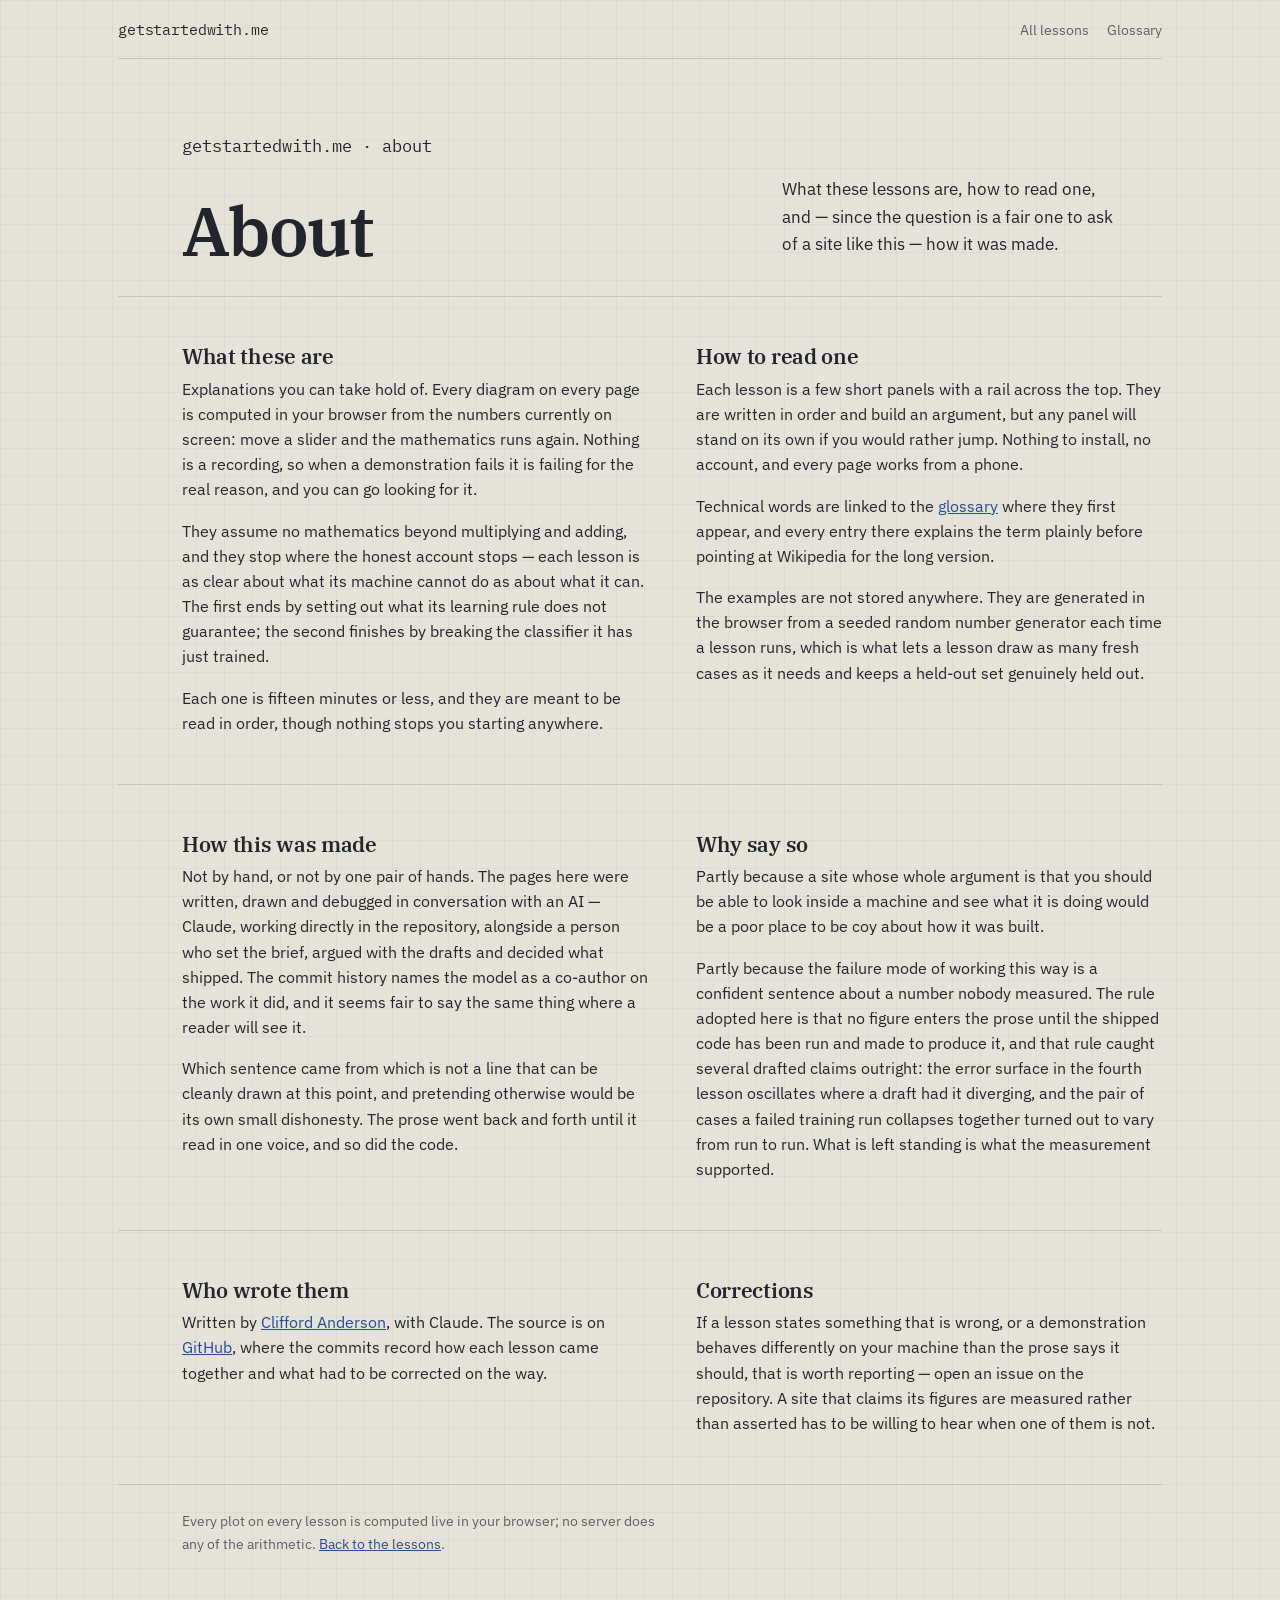
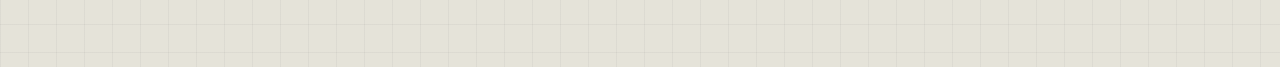
==== about.html @ 0927a825 "Move the prose to an about page, and drop the lesson count The landing page had grown a tail: two co" ====
<!DOCTYPE html>
<html lang="en">
<head>
<meta charset="utf-8">
<meta name="viewport" content="width=device-width, initial-scale=1">
<title>About — getstartedwith.me</title>
<meta name="description" content="What these lessons are, how to read one, and how the site was made — written by Clifford Anderson in conversation with an AI.">
<link rel="preconnect" href="https://fonts.googleapis.com">
<link rel="preconnect" href="https://fonts.gstatic.com" crossorigin>
<link href="https://fonts.googleapis.com/css2?family=IBM+Plex+Mono:wght@400;500&family=IBM+Plex+Sans:wght@400;500;600&family=IBM+Plex+Serif:wght@600&display=swap" rel="stylesheet">
<link rel="stylesheet" href="assets/site.css">
</head>
<body>
<main>

<div class="topbar">
  <a class="wordmark" href="index.html">getstartedwith.me</a>
  <nav>
    <a class="away" href="index.html">All lessons</a>
    <a class="away" href="glossary.html">Glossary</a>
  </nav>
</div>

<header class="masthead">
  <p class="kicker">getstartedwith.me · about</p>
  <div class="masthead-grid">
    <h1>About</h1>
    <p>What these lessons are, how to read one, and — since the question is a fair one to ask of a site like this — how it was made.</p>
  </div>
</header>

<section class="page">
  <div class="about-grid">
    <div>
      <h2>What these are</h2>
      <p>Explanations you can take hold of. Every diagram on every page is computed in your browser from the numbers currently on screen: move a slider and the mathematics runs again. Nothing is a recording, so when a demonstration fails it is failing for the real reason, and you can go looking for it.</p>
      <p>They assume no mathematics beyond multiplying and adding, and they stop where the honest account stops — each lesson is as clear about what its machine cannot do as about what it can. The first ends by setting out what its learning rule does not guarantee; the second finishes by breaking the classifier it has just trained.</p>
      <p>Each one is fifteen minutes or less, and they are meant to be read in order, though nothing stops you starting anywhere.</p>
    </div>
    <div>
      <h2>How to read one</h2>
      <p>Each lesson is a few short panels with a rail across the top. They are written in order and build an argument, but any panel will stand on its own if you would rather jump. Nothing to install, no account, and every page works from a phone.</p>
      <p>Technical words are linked to the <a href="glossary.html">glossary</a> where they first appear, and every entry there explains the term plainly before pointing at Wikipedia for the long version.</p>
      <p>The examples are not stored anywhere. They are generated in the browser from a seeded random number generator each time a lesson runs, which is what lets a lesson draw as many fresh cases as it needs and keeps a held-out set genuinely held out.</p>
    </div>
  </div>
</section>

<section class="page" id="made">
  <div class="about-grid">
    <div>
      <h2>How this was made</h2>
      <p>Not by hand, or not by one pair of hands. The pages here were written, drawn and debugged in conversation with an AI — Claude, working directly in the repository, alongside a person who set the brief, argued with the drafts and decided what shipped. The commit history names the model as a co-author on the work it did, and it seems fair to say the same thing where a reader will see it.</p>
      <p>Which sentence came from which is not a line that can be cleanly drawn at this point, and pretending otherwise would be its own small dishonesty. The prose went back and forth until it read in one voice, and so did the code.</p>
    </div>
    <div>
      <h2>Why say so</h2>
      <p>Partly because a site whose whole argument is that you should be able to look inside a machine and see what it is doing would be a poor place to be coy about how it was built.</p>
      <p>Partly because the failure mode of working this way is a confident sentence about a number nobody measured. The rule adopted here is that no figure enters the prose until the shipped code has been run and made to produce it, and that rule caught several drafted claims outright: the error surface in the fourth lesson oscillates where a draft had it diverging, and the pair of cases a failed training run collapses together turned out to vary from run to run. What is left standing is what the measurement supported.</p>
    </div>
  </div>
</section>

<section class="page">
  <div class="about-grid">
    <div>
      <h2>Who wrote them</h2>
      <p>Written by <a href="https://www.cliffordanderson.net/">Clifford Anderson</a>, with Claude. The source is on <a href="https://github.com/CliffordAnderson/get-started-with-me">GitHub</a>, where the commits record how each lesson came together and what had to be corrected on the way.</p>
    </div>
    <div>
      <h2>Corrections</h2>
      <p>If a lesson states something that is wrong, or a demonstration behaves differently on your machine than the prose says it should, that is worth reporting — open an issue on the repository. A site that claims its figures are measured rather than asserted has to be willing to hear when one of them is not.</p>
    </div>
  </div>
</section>

<footer>
  <p>Every plot on every lesson is computed live in your browser; no server does any of the arithmetic. <a href="index.html">Back to the lessons</a>.</p>
</footer>

</main>
</body>
</html>
---- assets/site.css ----
:root{
  --paper:#E5E3D9;
  --field:#EFEDE5;
  --ink:#22262C;
  --ink-2:#5B6067;
  --rule:#C7C4B6;
  --off:#274B8F;
  --on:#8A5206;
  --alert:#A8382B;
  --sans:"IBM Plex Sans","Segoe UI",Helvetica,Arial,sans-serif;
  --serif:"IBM Plex Serif",Georgia,"Times New Roman",serif;
  --mono:"IBM Plex Mono","SF Mono",Menlo,Consolas,monospace;
}

*{box-sizing:border-box}
html{-webkit-text-size-adjust:100%}
body{
  margin:0;
  background-color:var(--paper);
  background-image:
    linear-gradient(to right, rgba(34,38,44,.045) 1px, transparent 1px),
    linear-gradient(to bottom, rgba(34,38,44,.045) 1px, transparent 1px);
  background-size:28px 28px;
  color:var(--ink);
  font-family:var(--sans);
  font-size:17px;
  line-height:1.62;
  font-variant-numeric:tabular-nums;
}
main{max-width:1140px;margin:0 auto;padding:0 clamp(1.1rem,4vw,3rem) 6rem}

h1,h2{font-family:var(--serif);font-weight:600;margin:0}
h1{font-size:clamp(2.5rem,6.2vw,4.1rem);line-height:1.02;letter-spacing:-.022em}
h2{font-size:clamp(1.5rem,3vw,2.05rem);line-height:1.12;letter-spacing:-.015em}
h3{font-family:var(--sans);font-size:1rem;font-weight:600;margin:0 0 .5rem}
p{margin:0 0 1.05em;max-width:62ch}
a{color:var(--off)}
.lede{font-size:1.16rem;line-height:1.55;max-width:52ch}
.note{font-size:.9rem;line-height:1.5;color:var(--ink-2);max-width:56ch}

/* ---- structure ---- */
.hero{padding:clamp(2.5rem,7vw,5rem) 0 clamp(2rem,5vw,3.5rem)}
.hero-grid{display:grid;grid-template-columns:minmax(0,1.05fr) minmax(0,1fr);gap:clamp(1.4rem,5vw,4rem);align-items:center}
.hero-meta{margin-top:1.7rem}
.hero h1{margin-bottom:.7rem}
.kicker{font-family:var(--mono);font-size:.82rem;color:var(--ink-2);margin:0 0 1.4rem}

section{border-top:1px solid var(--rule);padding:clamp(2.4rem,5vw,3.6rem) 0}
.sec-head{display:grid;grid-template-columns:2.4rem minmax(0,1fr);gap:.4rem;margin-bottom:1.5rem}
.sec-num{font-family:var(--mono);font-size:.95rem;color:var(--ink-2);padding-top:.45rem}
.sec-head p{margin:.8rem 0 0}
.split{display:grid;grid-template-columns:minmax(0,1fr) minmax(0,1fr);gap:clamp(1.6rem,4vw,3.2rem);align-items:start}
.split.wide-left{grid-template-columns:minmax(0,1.15fr) minmax(0,1fr)}
.stack>*+*{margin-top:1.35rem}
.brief .sec-head{margin-bottom:0}
.brief h2{margin-bottom:.35rem}
.cite{font-size:.86rem;line-height:1.5;color:var(--ink-2);max-width:54ch;
  border-top:1px solid var(--rule);padding-top:.7rem;margin-top:1.5rem !important}

/* ---- plot window ---- */
.window{
  position:relative;
  border:1px solid var(--rule);
  background:var(--field);
  border-radius:3px;
  overflow:hidden;
}
canvas{display:block;width:100%;height:auto;aspect-ratio:1/1;touch-action:none}
canvas:focus-visible{outline:2px solid var(--off);outline-offset:-2px}
canvas.trace{aspect-ratio:auto;height:104px}
figcaption{font-size:.85rem;color:var(--ink-2);margin-top:.55rem;line-height:1.45;max-width:52ch}
figure{margin:0}

/* ---- readouts ---- */
.readout{font-family:var(--mono);font-size:1.02rem;margin:0}
.readout b{font-weight:500;font-size:1.6rem;font-family:var(--serif)}
.formula{
  font-family:var(--mono);font-size:.95rem;line-height:1.9;
  background:var(--field);border:1px solid var(--rule);border-radius:3px;
  padding:.55rem .75rem;white-space:pre-line;
}
.msg{font-size:.92rem;line-height:1.5;min-height:2.8em;color:var(--ink-2);margin:0}
.msg.hit{color:var(--ink)}
.msg a{color:var(--off);text-underline-offset:2px}

/* ---- controls ---- */
.ctl{display:grid;grid-template-columns:auto 1fr auto;gap:.55rem .8rem;align-items:center;margin:0 0 .5rem}
.ctl label{font-family:var(--mono);font-size:.9rem;color:var(--ink-2)}
.ctl output{font-family:var(--mono);font-size:.9rem;min-width:3.6em;text-align:right}
input[type=range]{
  -webkit-appearance:none;appearance:none;width:100%;height:22px;background:transparent;margin:0;
}
input[type=range]::-webkit-slider-runnable-track{height:3px;background:var(--rule);border-radius:2px}
input[type=range]::-moz-range-track{height:3px;background:var(--rule);border-radius:2px}
input[type=range]::-webkit-slider-thumb{
  -webkit-appearance:none;width:16px;height:16px;border-radius:50%;
  background:var(--ink);margin-top:-6.5px;cursor:grab;border:none;
}
input[type=range]::-moz-range-thumb{width:16px;height:16px;border-radius:50%;background:var(--ink);border:none;cursor:grab}
input[type=range]:focus-visible{outline:2px solid var(--off);outline-offset:3px;border-radius:3px}

.segmented{display:flex;flex-wrap:wrap;gap:-1px;border:1px solid var(--ink);border-radius:3px;overflow:hidden;width:max-content;max-width:100%}
.segmented button{
  font:inherit;font-size:.92rem;padding:.36rem .82rem;border:0;border-right:1px solid var(--ink);
  background:transparent;color:var(--ink);cursor:pointer;
}
.segmented button:last-child{border-right:0}
.segmented button[aria-pressed=true]{background:var(--ink);color:var(--field)}
.segmented button:focus-visible{outline:2px solid var(--off);outline-offset:-4px}

.btn{
  font:inherit;font-size:.92rem;padding:.4rem .95rem;border:1px solid var(--ink);
  border-radius:3px;background:transparent;color:var(--ink);cursor:pointer;
}
.btn:hover{background:rgba(34,38,44,.07)}
.btn:focus-visible{outline:2px solid var(--off);outline-offset:2px}
.btn[disabled]{opacity:.4;cursor:not-allowed}
.row{display:flex;flex-wrap:wrap;gap:.55rem;align-items:center}

/* ---- truth table ---- */
table{border-collapse:collapse;font-family:var(--mono);font-size:.9rem;width:100%;max-width:24rem}
th{font-weight:500;color:var(--ink-2);text-align:right;padding:.2rem .6rem;border-bottom:1px solid var(--rule)}
td{text-align:right;padding:.24rem .6rem;border-bottom:1px solid rgba(199,196,182,.5)}
th:first-child,td:first-child{text-align:left;padding-left:0}
tr.bad td{color:var(--alert)}
.mark{display:inline-block;width:1em}

/* ---- proof ---- */
ol.proof{list-style:none;margin:0;padding:0;font-family:var(--mono);font-size:.95rem}
ol.proof li{
  padding:.45rem 0 .45rem .1rem;border-bottom:1px solid rgba(199,196,182,.6);
  opacity:.28;transition:opacity .35s ease;
}
ol.proof li.on{opacity:1}
ol.proof li .why{font-family:var(--sans);font-size:.85rem;color:var(--ink-2);display:block}
ol.proof li.punch{color:var(--alert);border-bottom:0}

/* ---- misc ---- */
.legend{display:flex;flex-wrap:wrap;gap:1.1rem;font-size:.85rem;color:var(--ink-2);margin:.6rem 0 0}
.legend span{display:flex;align-items:center;gap:.4rem}
.swatch{width:13px;height:13px;flex:none}
.swatch.zero{border:2px solid var(--off);border-radius:50%;background:var(--field)}
.swatch.one{background:var(--on);border-radius:2px}
.vh{position:absolute;width:1px;height:1px;overflow:hidden;clip:rect(0 0 0 0);white-space:nowrap}
footer{border-top:1px solid var(--rule);padding-top:1.6rem;font-size:.88rem;color:var(--ink-2)}
footer p{max-width:62ch}

/* ---- panel rail ---- */
.rail{
  position:sticky;top:0;z-index:6;display:flex;overflow-x:auto;
  background:var(--paper);border-top:1px solid var(--rule);border-bottom:1px solid var(--rule);
  scrollbar-width:thin;-webkit-overflow-scrolling:touch;
}
.rail button{
  font:inherit;font-size:.92rem;display:flex;align-items:baseline;gap:.5rem;flex:none;
  padding:.72rem .9rem;border:0;border-bottom:2px solid transparent;background:transparent;
  color:var(--ink-2);cursor:pointer;white-space:nowrap;
}
.rail button .n{font-family:var(--mono);font-size:.76rem}
.rail button:hover{color:var(--ink)}
.rail button[aria-selected=true]{color:var(--ink);border-bottom-color:var(--ink)}
.rail button:focus-visible{outline:2px solid var(--off);outline-offset:-4px}

body.js-panels .panel{display:none}
body.js-panels .panel.is-on{display:block}
.panel{border-top:0}

.pager{display:flex;justify-content:space-between;gap:1rem;margin-top:2.6rem;
  border-top:1px solid var(--rule);padding-top:1.2rem}
.pager button{max-width:48%;overflow:hidden;text-overflow:ellipsis;white-space:nowrap}

/* ---- input switches ---- */
.switches{display:flex;gap:.6rem}
.bit{font:inherit;display:flex;align-items:center;gap:.7rem;padding:.45rem .55rem .45rem .8rem;
  border:1px solid var(--ink);border-radius:3px;background:transparent;color:var(--ink);cursor:pointer}
.bit .bv{font-family:var(--mono);font-size:1.02rem;width:1.7em;height:1.7em;display:grid;
  place-items:center;border:1px solid var(--rule);border-radius:2px;background:var(--field)}
.bit[aria-pressed=true] .bv{background:var(--on);border-color:var(--on);color:var(--field)}
.bit:focus-visible{outline:2px solid var(--off);outline-offset:2px}


/* ---- site chrome ---- */
.topbar{display:flex;align-items:baseline;justify-content:space-between;gap:1rem;
  padding:1.1rem 0 1rem;border-bottom:1px solid var(--rule);margin-bottom:0}
.wordmark{font-family:var(--mono);font-size:.92rem;letter-spacing:-.01em;color:var(--ink);
  text-decoration:none;border-bottom:1px solid transparent}
.wordmark:hover{border-bottom-color:var(--ink)}
.wordmark b{font-weight:500}
.topbar .away{font-size:.88rem;color:var(--ink-2);text-decoration:none}
.topbar .away:hover{color:var(--ink)}
.topbar a:focus-visible,.entry:focus-visible,.nextup:focus-visible{outline:2px solid var(--off);outline-offset:3px}

/* ---- landing ---- */
.masthead{padding:clamp(2.6rem,7vw,4.6rem) 0 clamp(1.4rem,3vw,2rem);
  padding-left:calc(2.4rem + 1.6rem)}
.masthead-grid{display:grid;grid-template-columns:minmax(0,1.45fr) minmax(0,1fr);
  gap:clamp(1.4rem,4vw,3rem);align-items:end}
.masthead .kicker{margin-bottom:1rem}
.masthead h1{font-size:clamp(2.5rem,6.4vw,4.3rem);line-height:.99;letter-spacing:-.03em}
.masthead p{font-size:1.06rem;margin:0 0 .35rem;max-width:34ch;color:var(--ink)}
.masthead-meta{font-family:var(--mono);font-size:.8rem;line-height:1.5;
  color:var(--ink-2);margin:.95rem 0 .35rem !important;max-width:none}

.index{border-top:1px solid var(--ink)}
.entry{display:grid;grid-template-columns:2.4rem minmax(0,1fr) auto;gap:.4rem 1.6rem;
  align-items:center;padding:clamp(1.5rem,3vw,2.2rem) 0;border-bottom:1px solid var(--rule);
  text-decoration:none;color:inherit}
.entry:hover .entry-title{border-bottom-color:var(--ink)}
.entry-num{font-family:var(--mono);font-size:.95rem;color:var(--ink-2);align-self:start;padding-top:.4rem}
.entry-title{font-family:var(--serif);font-weight:600;font-size:clamp(1.7rem,3.6vw,2.6rem);
  line-height:1.1;letter-spacing:-.018em;display:inline-block;
  border-bottom:1px solid transparent}
.entry-say{margin:.5rem 0 0;font-size:1rem;max-width:52ch}
.entry-meta{margin:.5rem 0 0;font-size:.86rem;color:var(--ink-2)}
.entry svg{display:block;width:168px;height:118px;border:1px solid var(--rule);background:var(--field)}

/* two-column prose sections on the about page. The left indent is the width
   of an .entry-num plus its gap, so the measure lines up with the lesson list. */
.page{padding:clamp(2.2rem,4vw,3rem) 0;padding-left:calc(2.4rem + 1.6rem);
  scroll-margin-top:1.2rem}
.index ~ footer,.page ~ footer{padding-left:calc(2.4rem + 1.6rem)}
.about-grid{display:grid;grid-template-columns:minmax(0,1fr) minmax(0,1fr);gap:clamp(1.4rem,4vw,3rem)}
.about-grid h2{font-size:1.3rem;margin-bottom:.5rem}
.page p{font-size:.97rem}
.page p:last-child{margin-bottom:0}

/* ---- end-of-lesson handoff ---- */
.nextup{display:grid;grid-template-columns:minmax(0,1fr) auto;gap:1.4rem;align-items:center;
  border-top:1px solid var(--ink);margin-top:2.4rem;padding:1.5rem 0 0;
  text-decoration:none;color:inherit}
.nextup .lab{font-size:.86rem;color:var(--ink-2);margin:0 0 .2rem}
.nextup .ttl{font-family:var(--serif);font-weight:600;font-size:1.5rem;line-height:1.15;
  display:inline-block;border-bottom:1px solid transparent}
.nextup:hover .ttl{border-bottom-color:var(--ink)}
.nextup p.say{margin:.45rem 0 0;font-size:.95rem;color:var(--ink-2);max-width:46ch}
.nextup svg{display:block;width:132px;height:94px;border:1px solid var(--rule);background:var(--field)}

/* ---- contribution bar (lesson 1) ---- */
canvas.bar{aspect-ratio:auto;height:150px}

@media (max-width:880px){
  .masthead,.page,.index ~ footer,.page ~ footer{padding-left:0}
  .masthead-grid,.about-grid{grid-template-columns:minmax(0,1fr)}
  .masthead-grid{align-items:start;gap:1.1rem}
  .entry{grid-template-columns:1.8rem minmax(0,1fr)}
  .entry svg,.nextup svg{display:none}
  .nextup{grid-template-columns:minmax(0,1fr)}

  body{font-size:16px}
  .hero-grid,.split,.split.wide-left{grid-template-columns:minmax(0,1fr)}
  .hero-text{display:contents}
  .hero-intro{order:1}
  .hero-fig{order:2}
  .hero-meta{order:3;margin-top:0}
  .rail button{font-size:.86rem;padding:.6rem .7rem}
  .pager{font-size:.88rem}
  .sec-head{grid-template-columns:1.8rem minmax(0,1fr)}
}
@media (prefers-reduced-motion:reduce){
  *{transition-duration:.01ms !important}
}

/* ---- glossary ---- */
.gloss-jump{display:flex;flex-wrap:wrap;gap:.35rem 1.1rem;
  border-top:1px solid var(--ink);border-bottom:1px solid var(--rule);
  padding:1.1rem 0;font-family:var(--mono);font-size:.84rem;line-height:1.5}
.gloss-jump a{color:var(--ink-2);text-decoration:none;border-bottom:1px solid transparent}
.gloss-jump a:hover{color:var(--ink);border-bottom-color:var(--ink)}
.gloss-jump a:focus-visible{outline:2px solid var(--off);outline-offset:2px}

.gloss{display:grid;grid-template-columns:minmax(0,13rem) minmax(0,1fr);
  gap:.4rem clamp(1.4rem,4vw,3rem);align-items:start;
  border-bottom:1px solid var(--rule);padding:clamp(1.5rem,3vw,2.1rem) 0;
  scroll-margin-top:1.2rem}
.gloss h2{font-size:clamp(1.15rem,2.2vw,1.5rem);line-height:1.15;letter-spacing:-.012em}
.gloss p{margin:0 0 .75em;max-width:58ch}
.gloss .exact{font-size:.9rem;line-height:1.55;color:var(--ink-2);max-width:56ch}
/* cross-references take the colour of the text around them, so an entry
   reads as prose rather than as a page of blue */
.gloss div p a{color:inherit;text-underline-offset:2px}
.gloss-meta{display:flex;flex-wrap:wrap;gap:.3rem 1.4rem;justify-content:space-between;
  font-size:.85rem;color:var(--ink-2);margin:0 !important;max-width:56ch}
.gloss-meta a{color:var(--ink-2);text-underline-offset:2px}
.gloss-meta a:hover{color:var(--ink)}
.gloss-meta .out::after{content:" \2197"}
.gloss-meta .no-out{font-style:italic}
.gloss-list{margin-bottom:2.6rem}

/* a term in a lesson that has a glossary entry */
a.term{color:inherit;text-decoration:none;border-bottom:1px dotted var(--rule)}
a.term:hover{border-bottom-color:var(--ink)}
a.term:focus-visible{outline:2px solid var(--off);outline-offset:2px}

@media (max-width:880px){
  .gloss{grid-template-columns:minmax(0,1fr);gap:.5rem}
  .gloss-jump{font-size:.8rem}
}
.topbar nav{display:flex;gap:1.15rem;align-items:baseline}
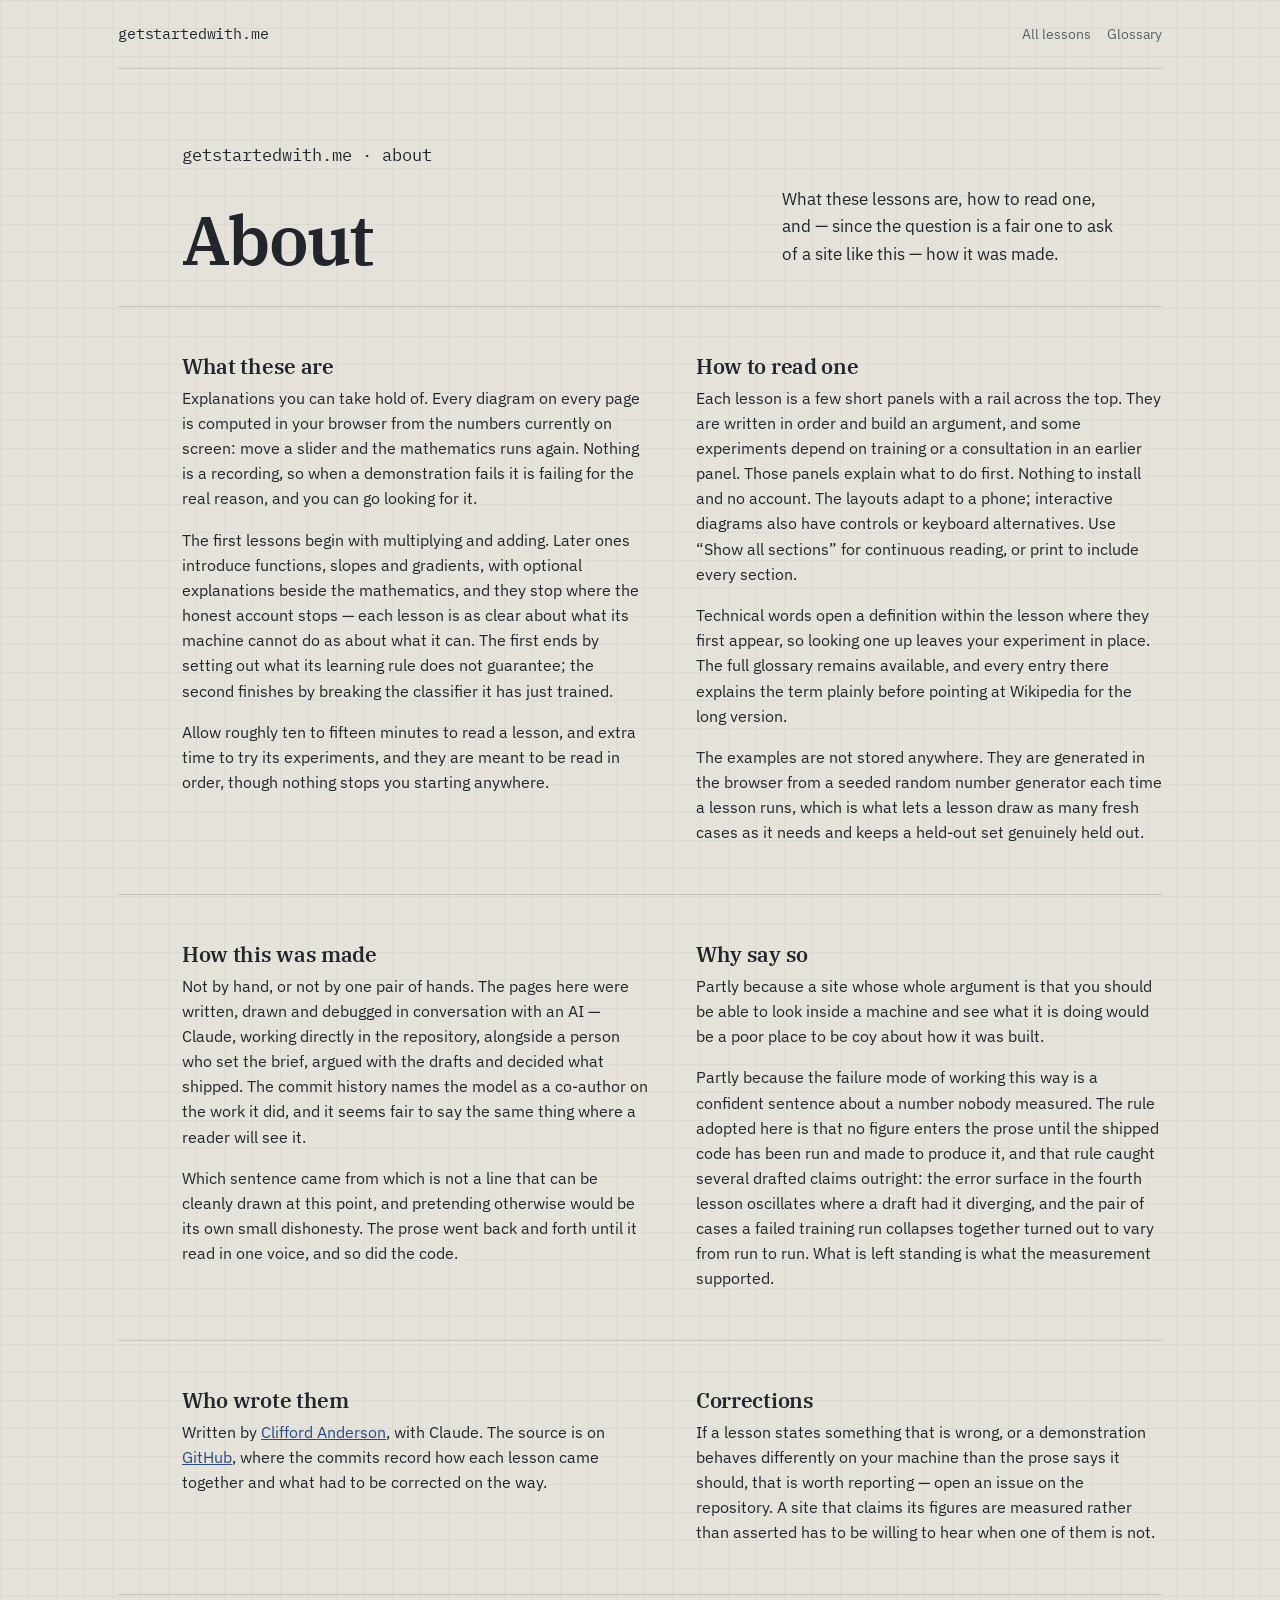
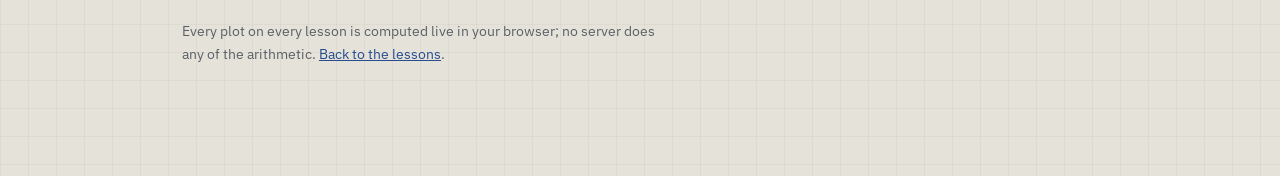
==== commit 29fdf8bf: "Correct the overreaching claims, and add the checks that would have caught them A review pass across" ====
--- a/about.html
+++ b/about.html
@@ -34,13 +34,13 @@
     <div>
       <h2>What these are</h2>
       <p>Explanations you can take hold of. Every diagram on every page is computed in your browser from the numbers currently on screen: move a slider and the mathematics runs again. Nothing is a recording, so when a demonstration fails it is failing for the real reason, and you can go looking for it.</p>
-      <p>They assume no mathematics beyond multiplying and adding, and they stop where the honest account stops — each lesson is as clear about what its machine cannot do as about what it can. The first ends by setting out what its learning rule does not guarantee; the second finishes by breaking the classifier it has just trained.</p>
-      <p>Each one is fifteen minutes or less, and they are meant to be read in order, though nothing stops you starting anywhere.</p>
+      <p>The first lessons begin with multiplying and adding. Later ones introduce functions, slopes and gradients, with optional explanations beside the mathematics, and they stop where the honest account stops — each lesson is as clear about what its machine cannot do as about what it can. The first ends by setting out what its learning rule does not guarantee; the second finishes by breaking the classifier it has just trained.</p>
+      <p>Allow roughly ten to fifteen minutes to read a lesson, and extra time to try its experiments, and they are meant to be read in order, though nothing stops you starting anywhere.</p>
     </div>
     <div>
       <h2>How to read one</h2>
-      <p>Each lesson is a few short panels with a rail across the top. They are written in order and build an argument, but any panel will stand on its own if you would rather jump. Nothing to install, no account, and every page works from a phone.</p>
-      <p>Technical words are linked to the <a href="glossary.html">glossary</a> where they first appear, and every entry there explains the term plainly before pointing at Wikipedia for the long version.</p>
+      <p>Each lesson is a few short panels with a rail across the top. They are written in order and build an argument, and some experiments depend on training or a consultation in an earlier panel. Those panels explain what to do first. Nothing to install and no account. The layouts adapt to a phone; interactive diagrams also have controls or keyboard alternatives. Use “Show all sections” for continuous reading, or print to include every section.</p>
+      <p>Technical words open a definition within the lesson where they first appear, so looking one up leaves your experiment in place. The full glossary remains available, and every entry there explains the term plainly before pointing at Wikipedia for the long version.</p>
       <p>The examples are not stored anywhere. They are generated in the browser from a seeded random number generator each time a lesson runs, which is what lets a lesson draw as many fresh cases as it needs and keeps a held-out set genuinely held out.</p>
     </div>
   </div>
--- a/assets/site.css
+++ b/assets/site.css
@@ -296,3 +296,66 @@
   .gloss-jump{font-size:.8rem}
 }
 .topbar nav{display:flex;gap:1.15rem;align-items:baseline}
+
+/* Reading, definitions and experiment feedback */
+canvas{touch-action:pan-y}
+canvas.drag-canvas{touch-action:none}
+.topbar,.topbar nav{flex-wrap:wrap}
+.topbar nav{gap:.5rem 1rem}
+.topbar .away{padding:.35rem 0}
+.lecture-tools,.lesson-tools{display:flex;flex-wrap:wrap;gap:.7rem 1rem;align-items:center;padding:1rem 0}
+.section-progress{margin:0;flex:1 1 16rem}
+.lesson-tools .btn{flex:none}
+.seed-restart{flex-basis:100%}
+body.read-all .panel,body.printing .panel{display:block}
+body.read-all .rail,body.read-all .pager{display:none}
+body.read-all .panel{border-top:1px solid var(--rule)}
+.experiment-prompt{font-size:.94rem;border-left:3px solid var(--off);padding:.4rem .8rem;margin:0 0 1.3rem}
+.takeaway{border-top:1px solid var(--rule);padding-top:.8rem;margin:1.5rem 0 0;font-size:.95rem}
+.math-help,.figure-data{padding:.8rem 0;margin:.7rem 0;border-block:1px solid var(--rule)}
+summary{cursor:pointer;font-weight:500;min-height:2rem}
+summary:focus-visible{outline:2px solid var(--off);outline-offset:3px}
+.math-help p:first-of-type{margin-top:1rem}
+.definition-dialog{background:var(--field);color:var(--ink);border:1px solid var(--ink);border-radius:4px;max-width:38rem;width:calc(100% - 2rem);max-height:85dvh;padding:1.5rem;overflow:auto}
+.definition-dialog::backdrop{background:rgba(34,38,44,.55)}
+.definition-dialog h2{margin:1rem 0}
+.definition-dialog .btn{display:block;margin-left:auto}
+.skip-link{position:fixed;top:.5rem;left:.5rem;z-index:20;background:var(--field);padding:.6rem;transform:translateY(-200%)}
+.skip-link:focus{transform:translateY(0)}
+.batch-controls{padding:.7rem 0 1rem}
+.batch-controls .note{flex-basis:100%;margin:0}
+input[type=number],select{font:inherit;color:var(--ink);background:var(--field);border:1px solid var(--rule);border-radius:3px;min-height:2.5rem;padding:.3rem .5rem;max-width:100%}
+input[type=number]{width:9rem}
+input:focus-visible,select:focus-visible{outline:2px solid var(--off);outline-offset:2px}
+.batch-progress{width:100%;height:1rem;accent-color:var(--on)}
+.table-scroll{overflow-x:auto;max-width:100%;margin:.7rem 0}
+.figure-data table{max-width:none;font-size:.85rem}
+.figure-data caption{text-align:left;font:inherit;margin:.4rem 0}
+.figure-data th,.figure-data td{padding:.4rem;white-space:normal}
+figure,.stack,.window,.split>*,.sec-head>*,.topbar nav{min-width:0}
+.formula{overflow-wrap:anywhere}
+@media(max-width:600px){
+ .btn,.segmented button,.bit{min-height:44px}
+ .pager button{white-space:normal;overflow:visible;text-overflow:clip;font-size:.85rem}
+ input[type=range]{height:32px}
+ input[type=range]::-webkit-slider-thumb{width:22px;height:22px;margin-top:-9.5px}
+ input[type=range]::-moz-range-thumb{width:22px;height:22px}
+ .topbar{gap:.35rem}
+ .topbar nav{width:100%;justify-content:flex-start}
+}
+@media print{
+ @page{margin:16mm}
+ body{background:white;color:#111;font-size:11pt}
+ main{max-width:none;padding:0}
+ body.js-panels .panel{display:block !important}
+ .topbar,.rail,.pager,.lesson-tools,.skip-link,.definition-dialog,.batch-controls,.batch-progress,button{display:none !important}
+ .hero{padding:1rem 0}
+ .panel{padding:1.2rem 0;border-top:1px solid #aaa}
+ .hero-grid,.split,.split.wide-left{grid-template-columns:1fr 1fr;gap:1.2rem}
+ h1{font-size:28pt}h2{font-size:19pt}
+ h1,h2,h3,summary{break-after:avoid}
+ figure,.formula,.takeaway,.experiment-prompt{break-inside:avoid}
+ canvas{max-height:85mm;object-fit:contain}
+ .cite,.note,figcaption{color:#333}
+ .nextup{break-inside:avoid}
+}
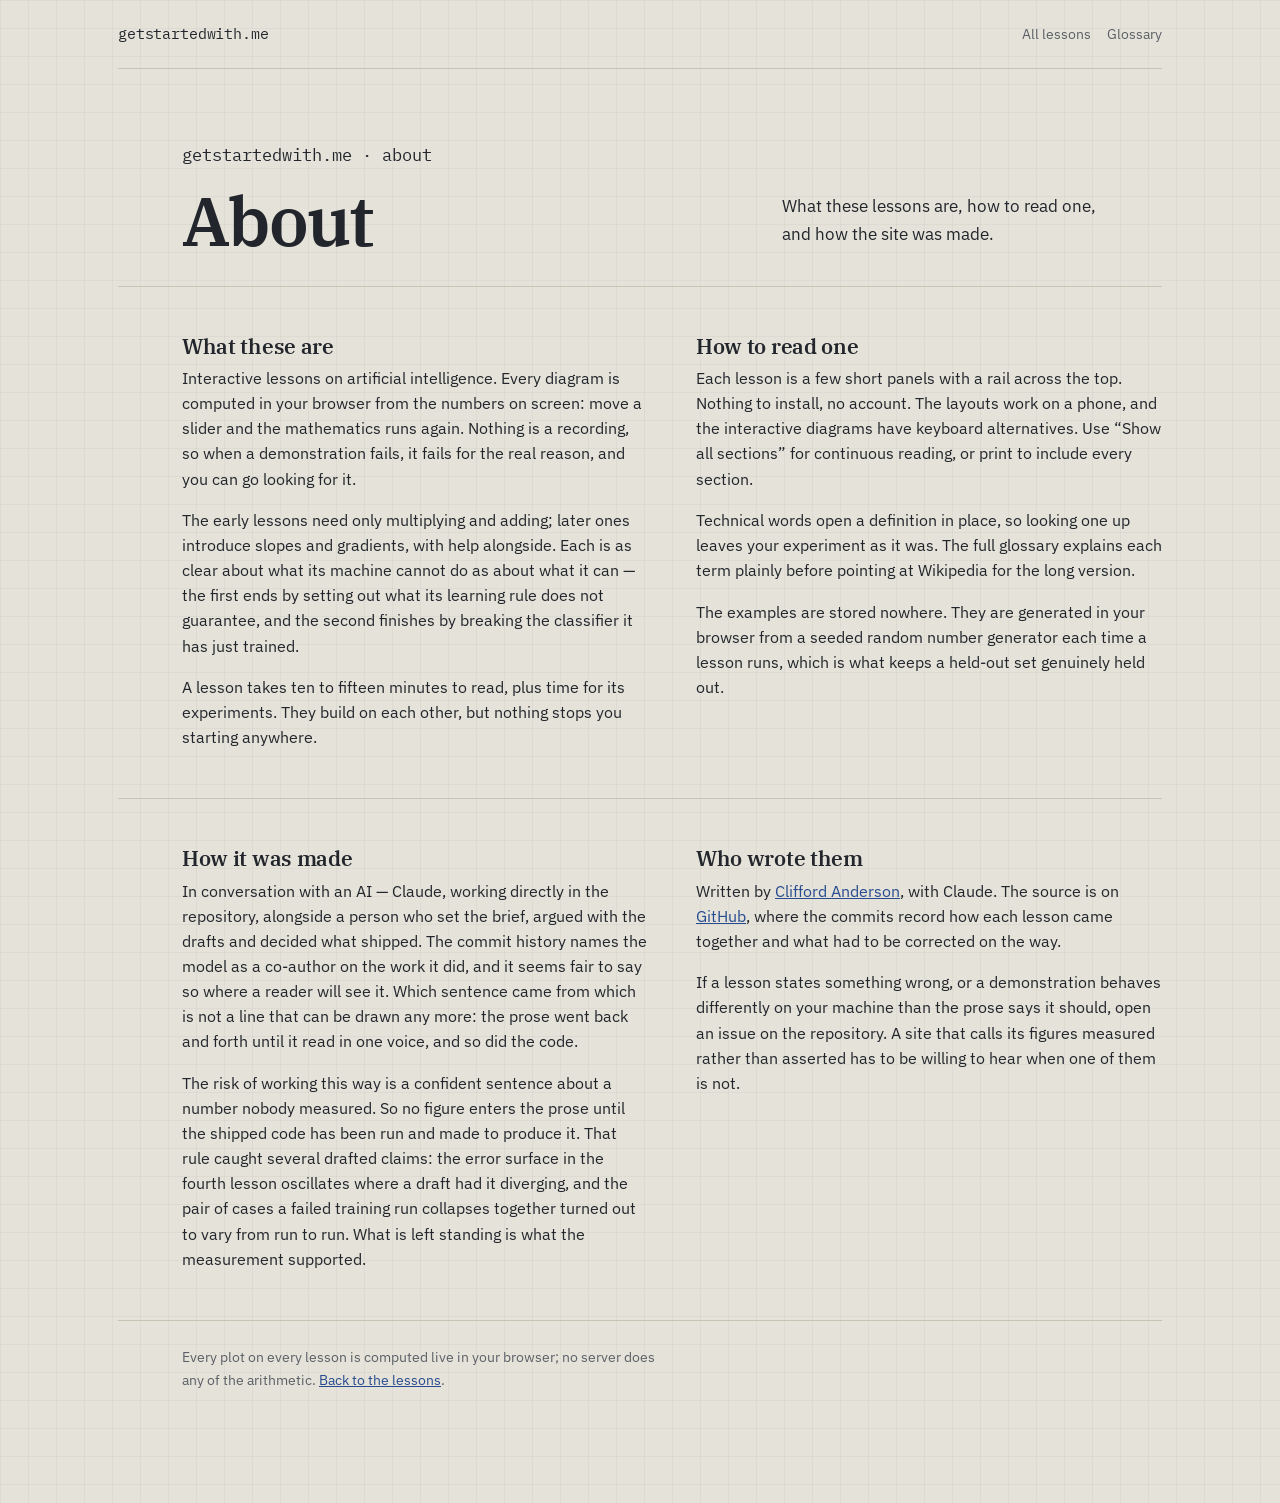
==== commit 9b4c71b9: "Redo the language: plainer, shorter sentences throughout Rewrite the prose of all six lessons in a p" ====
--- a/about.html
+++ b/about.html
@@ -25,7 +25,7 @@
   <p class="kicker">getstartedwith.me · about</p>
   <div class="masthead-grid">
     <h1>About</h1>
-    <p>What these lessons are, how to read one, and — since the question is a fair one to ask of a site like this — how it was made.</p>
+    <p>What these lessons are, how to read one, and how the site was made.</p>
   </div>
 </header>
 
@@ -33,15 +33,15 @@
   <div class="about-grid">
     <div>
       <h2>What these are</h2>
-      <p>Explanations you can take hold of. Every diagram on every page is computed in your browser from the numbers currently on screen: move a slider and the mathematics runs again. Nothing is a recording, so when a demonstration fails it is failing for the real reason, and you can go looking for it.</p>
-      <p>The first lessons begin with multiplying and adding. Later ones introduce functions, slopes and gradients, with optional explanations beside the mathematics, and they stop where the honest account stops — each lesson is as clear about what its machine cannot do as about what it can. The first ends by setting out what its learning rule does not guarantee; the second finishes by breaking the classifier it has just trained.</p>
-      <p>Allow roughly ten to fifteen minutes to read a lesson, and extra time to try its experiments, and they are meant to be read in order, though nothing stops you starting anywhere.</p>
+      <p>Interactive lessons on artificial intelligence. Every diagram is computed in your browser from the numbers on screen: move a slider and the mathematics runs again. Nothing is a recording, so when a demonstration fails, it fails for the real reason, and you can go looking for it.</p>
+      <p>The early lessons need only multiplying and adding; later ones introduce slopes and gradients, with help alongside. Each is as clear about what its machine cannot do as about what it can — the first ends by setting out what its learning rule does not guarantee, and the second finishes by breaking the classifier it has just trained.</p>
+      <p>A lesson takes ten to fifteen minutes to read, plus time for its experiments. They build on each other, but nothing stops you starting anywhere.</p>
     </div>
     <div>
       <h2>How to read one</h2>
-      <p>Each lesson is a few short panels with a rail across the top. They are written in order and build an argument, and some experiments depend on training or a consultation in an earlier panel. Those panels explain what to do first. Nothing to install and no account. The layouts adapt to a phone; interactive diagrams also have controls or keyboard alternatives. Use “Show all sections” for continuous reading, or print to include every section.</p>
-      <p>Technical words open a definition within the lesson where they first appear, so looking one up leaves your experiment in place. The full glossary remains available, and every entry there explains the term plainly before pointing at Wikipedia for the long version.</p>
-      <p>The examples are not stored anywhere. They are generated in the browser from a seeded random number generator each time a lesson runs, which is what lets a lesson draw as many fresh cases as it needs and keeps a held-out set genuinely held out.</p>
+      <p>Each lesson is a few short panels with a rail across the top. Nothing to install, no account. The layouts work on a phone, and the interactive diagrams have keyboard alternatives. Use &ldquo;Show all sections&rdquo; for continuous reading, or print to include every section.</p>
+      <p>Technical words open a definition in place, so looking one up leaves your experiment as it was. The full glossary explains each term plainly before pointing at Wikipedia for the long version.</p>
+      <p>The examples are stored nowhere. They are generated in your browser from a seeded random number generator each time a lesson runs, which is what keeps a held-out set genuinely held out.</p>
     </div>
   </div>
 </section>
@@ -49,27 +49,14 @@
 <section class="page" id="made">
   <div class="about-grid">
     <div>
-      <h2>How this was made</h2>
-      <p>Not by hand, or not by one pair of hands. The pages here were written, drawn and debugged in conversation with an AI — Claude, working directly in the repository, alongside a person who set the brief, argued with the drafts and decided what shipped. The commit history names the model as a co-author on the work it did, and it seems fair to say the same thing where a reader will see it.</p>
-      <p>Which sentence came from which is not a line that can be cleanly drawn at this point, and pretending otherwise would be its own small dishonesty. The prose went back and forth until it read in one voice, and so did the code.</p>
+      <h2>How it was made</h2>
+      <p>In conversation with an AI — Claude, working directly in the repository, alongside a person who set the brief, argued with the drafts and decided what shipped. The commit history names the model as a co-author on the work it did, and it seems fair to say so where a reader will see it. Which sentence came from which is not a line that can be drawn any more: the prose went back and forth until it read in one voice, and so did the code.</p>
+      <p>The risk of working this way is a confident sentence about a number nobody measured. So no figure enters the prose until the shipped code has been run and made to produce it. That rule caught several drafted claims: the error surface in the fourth lesson oscillates where a draft had it diverging, and the pair of cases a failed training run collapses together turned out to vary from run to run. What is left standing is what the measurement supported.</p>
     </div>
-    <div>
-      <h2>Why say so</h2>
-      <p>Partly because a site whose whole argument is that you should be able to look inside a machine and see what it is doing would be a poor place to be coy about how it was built.</p>
-      <p>Partly because the failure mode of working this way is a confident sentence about a number nobody measured. The rule adopted here is that no figure enters the prose until the shipped code has been run and made to produce it, and that rule caught several drafted claims outright: the error surface in the fourth lesson oscillates where a draft had it diverging, and the pair of cases a failed training run collapses together turned out to vary from run to run. What is left standing is what the measurement supported.</p>
-    </div>
-  </div>
-</section>
-
-<section class="page">
-  <div class="about-grid">
     <div>
       <h2>Who wrote them</h2>
       <p>Written by <a href="https://www.cliffordanderson.net/">Clifford Anderson</a>, with Claude. The source is on <a href="https://github.com/CliffordAnderson/get-started-with-me">GitHub</a>, where the commits record how each lesson came together and what had to be corrected on the way.</p>
-    </div>
-    <div>
-      <h2>Corrections</h2>
-      <p>If a lesson states something that is wrong, or a demonstration behaves differently on your machine than the prose says it should, that is worth reporting — open an issue on the repository. A site that claims its figures are measured rather than asserted has to be willing to hear when one of them is not.</p>
+      <p>If a lesson states something wrong, or a demonstration behaves differently on your machine than the prose says it should, open an issue on the repository. A site that calls its figures measured rather than asserted has to be willing to hear when one of them is not.</p>
     </div>
   </div>
 </section>
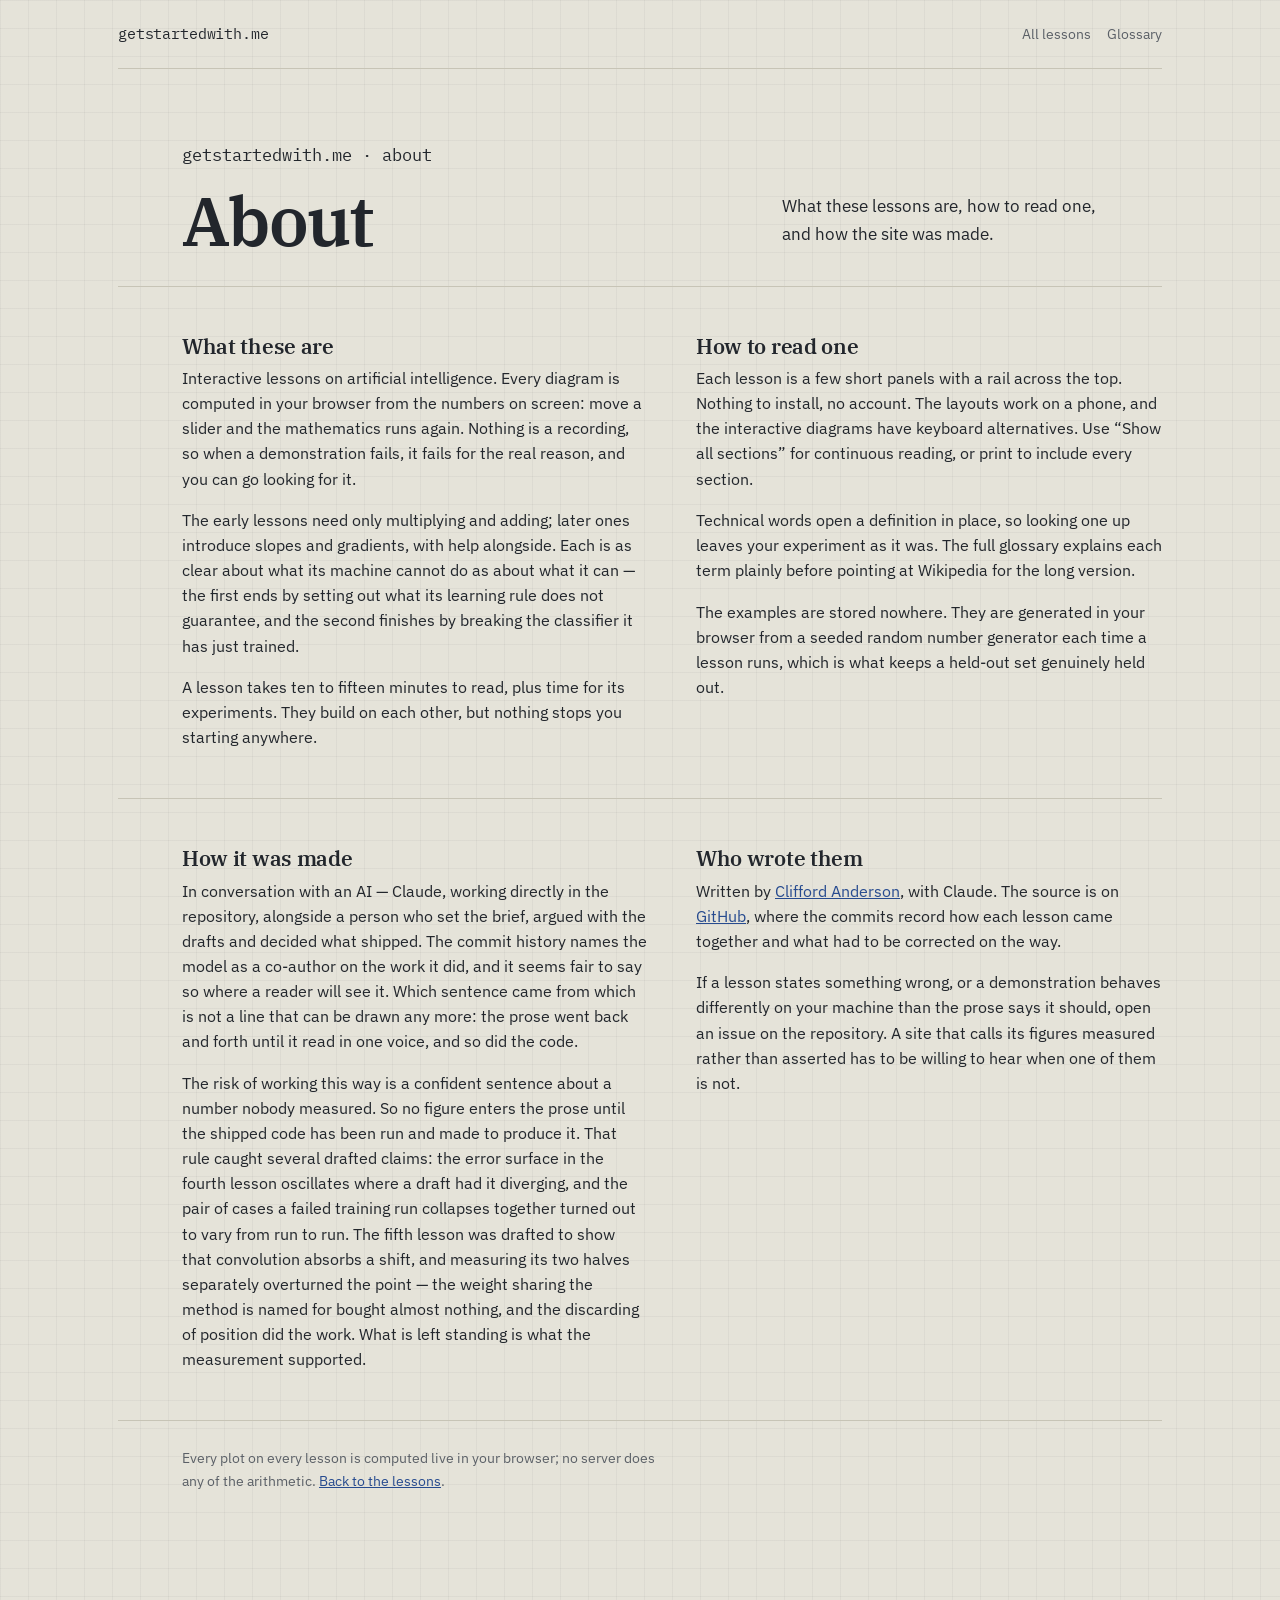
==== commit ae09988e: "Added lesson 10" ====
--- a/about.html
+++ b/about.html
@@ -8,6 +8,8 @@
 <link rel="preconnect" href="https://fonts.googleapis.com">
 <link rel="preconnect" href="https://fonts.gstatic.com" crossorigin>
 <link href="https://fonts.googleapis.com/css2?family=IBM+Plex+Mono:wght@400;500&family=IBM+Plex+Sans:wght@400;500;600&family=IBM+Plex+Serif:wght@600&display=swap" rel="stylesheet">
+<link rel="icon" href="favicon.ico" sizes="32x32">
+<link rel="icon" href="favicon.svg" type="image/svg+xml">
 <link rel="stylesheet" href="assets/site.css">
 </head>
 <body>
@@ -51,7 +53,7 @@
     <div>
       <h2>How it was made</h2>
       <p>In conversation with an AI — Claude, working directly in the repository, alongside a person who set the brief, argued with the drafts and decided what shipped. The commit history names the model as a co-author on the work it did, and it seems fair to say so where a reader will see it. Which sentence came from which is not a line that can be drawn any more: the prose went back and forth until it read in one voice, and so did the code.</p>
-      <p>The risk of working this way is a confident sentence about a number nobody measured. So no figure enters the prose until the shipped code has been run and made to produce it. That rule caught several drafted claims: the error surface in the fourth lesson oscillates where a draft had it diverging, and the pair of cases a failed training run collapses together turned out to vary from run to run. What is left standing is what the measurement supported.</p>
+      <p>The risk of working this way is a confident sentence about a number nobody measured. So no figure enters the prose until the shipped code has been run and made to produce it. That rule caught several drafted claims: the error surface in the fourth lesson oscillates where a draft had it diverging, and the pair of cases a failed training run collapses together turned out to vary from run to run. The fifth lesson was drafted to show that convolution absorbs a shift, and measuring its two halves separately overturned the point — the weight sharing the method is named for bought almost nothing, and the discarding of position did the work. What is left standing is what the measurement supported.</p>
     </div>
     <div>
       <h2>Who wrote them</h2>
